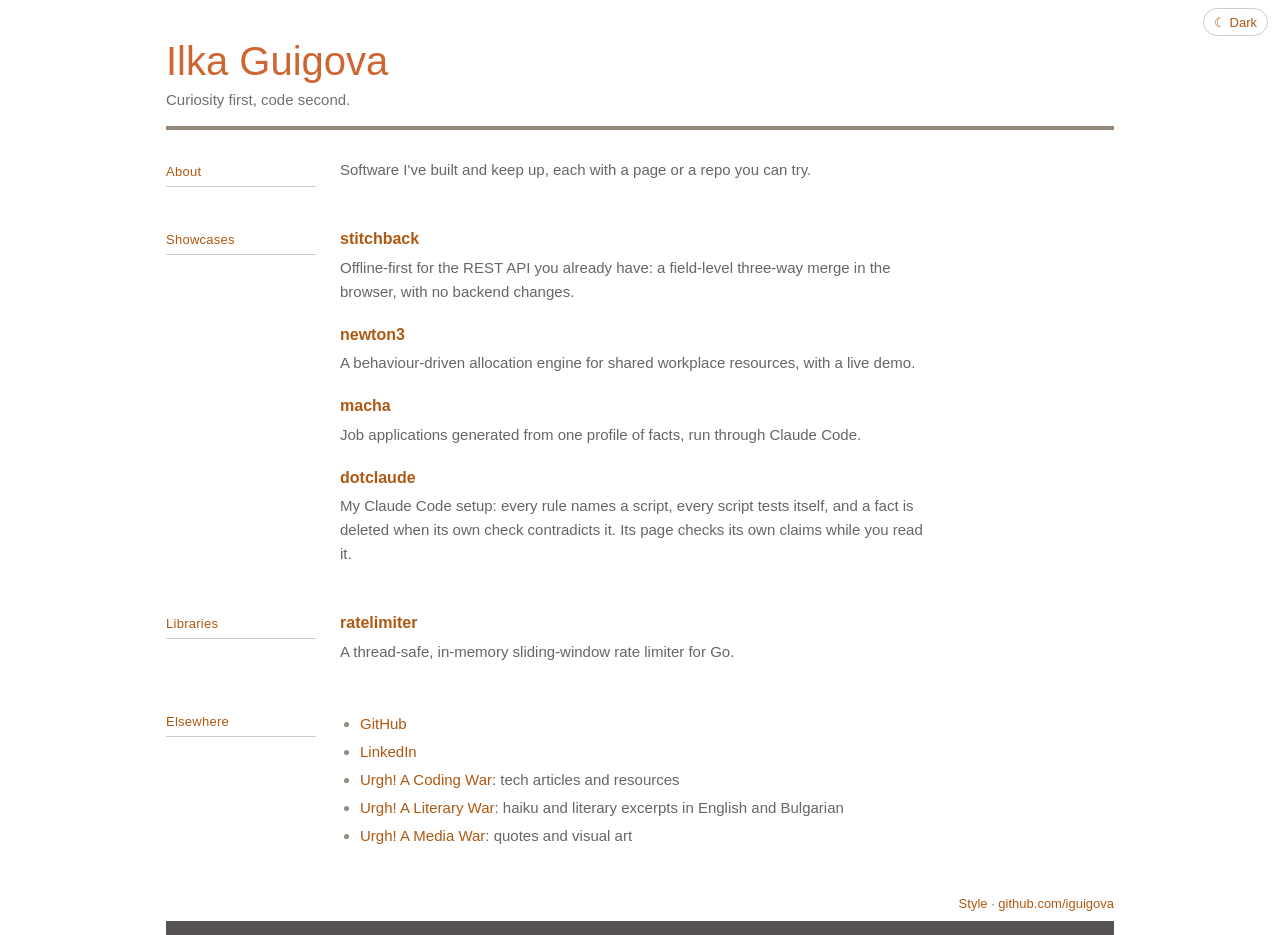
==== index.html @ bbabf635 "brand.js: one Light/Dark switch on every page, kept across the site brand.css draws it and hides it " ====
<!doctype html>
<html lang="en">
<head>
<meta charset="utf-8">
<meta name="viewport" content="width=device-width, initial-scale=1">
<title>Ilka Guigova</title>
<meta name="description" content="Software I&#x27;ve built and keep up, each with a page or a repo you can try.">
<link rel="stylesheet" href="brand.css">
<script src="brand.js"></script>
</head>
<body>
<div class="wrap">
  <header>
    <div>
      <h1>Ilka Guigova</h1>
      <p class="tag">Curiosity first, code second.</p>
    </div>
  </header>

  <main>
    <section>
      <h2>About</h2>
      <div>
        <p>Software I&#x27;ve built and keep up, each with a page or a repo you can try.</p>
      </div>
    </section>

    <section>
      <h2>Showcases</h2>
      <div>
        <h3><a href="/stitchback/">stitchback</a></h3>
        <p>Offline-first for the REST API you already have: a field-level three-way merge in the browser, with no backend changes.</p>
        <h3><a href="/newton3/">newton3</a></h3>
        <p>A behaviour-driven allocation engine for shared workplace resources, with a live demo.</p>
        <h3><a href="https://github.com/iguigova/macha">macha</a></h3>
        <p>Job applications generated from one profile of facts, run through Claude Code.</p>
        <h3><a href="/dotclaude/">dotclaude</a></h3>
        <p>My Claude Code setup: every rule names a script, every script tests itself, and a fact is deleted when its own check contradicts it. Its page checks its own claims while you read it.</p>
      </div>
    </section>

    <section>
      <h2>Libraries</h2>
      <div>
        <h3><a href="https://github.com/iguigova/ratelimiter">ratelimiter</a></h3>
        <p>A thread-safe, in-memory sliding-window rate limiter for Go.</p>
      </div>
    </section>

    <section>
      <h2>Elsewhere</h2>
      <div>
        <ul>
          <li><a href="https://github.com/iguigova">GitHub</a></li>
          <li><a href="https://www.linkedin.com/in/iguigova/">LinkedIn</a></li>
          <li><a href="https://urgh.weebly.com/">Urgh! A Coding War</a>: tech articles and resources</li>
          <li><a href="https://urgh2.weebly.com/">Urgh! A Literary War</a>: haiku and literary excerpts in English and Bulgarian</li>
          <li><a href="https://oceanhue.blogspot.com/">Urgh! A Media War</a>: quotes and visual art</li>
        </ul>
      </div>
    </section>
  </main>

  <footer>
    <div class="line"><a href="style.html">Style</a> · <a href="https://github.com/iguigova">github.com/iguigova</a></div>
    <div class="band" aria-hidden="true"></div>
  </footer>
</div>
</body>
</html>
---- brand.css ----
/* The base style of every page and document I make: grey text on white, an
   orange title and links, a taupe rule under the header, hairline dividers,
   a dark footer band and a green for success, in a light and a dark theme.
   Its text passes WCAG AA in both. A colour that differs by theme is
   light-dark(light, dark): the system picks the theme, and data-theme="light"
   or "dark" on the root overrides it. brand.js beside this file sets it from
   a switch on the page, which .theme-switch draws.
   A project loads it by a relative path to the site root, and its own rules
   override what they need. ~/src/oceanhue mirrors the site, and
   ~/src/oceanhue/brand.css is a symlink to this file, so the same path works
   on the live site and offline. */
:root {
  --bg: light-dark(#ffffff, #0a0a0a); --ink: light-dark(#666666, #f2f2f2);
  --muted: light-dark(#707070, #a3a3a3); --title: #cc6633;
  --link: light-dark(#af5811, #cc6714); --rule: #948979;
  --hair: light-dark(#cccccc, #262626); --band: #575352;
  --panel: light-dark(#f5f5f5, #171717); --good: light-dark(#137333, #3fb950);
  --sans: "Lucida Grande", Tahoma, Arial, Helvetica, sans-serif;
  --head: Arial, "Liberation Sans", Helvetica, sans-serif;
  --mono: ui-monospace, "SF Mono", Menlo, Consolas, monospace;
  color-scheme: light dark;
}
:root[data-theme="light"] { color-scheme: light; }
:root[data-theme="dark"] { color-scheme: dark; }

* { box-sizing: border-box; }
body { margin: 0; background: var(--bg); color: var(--ink); font: 15px/1.6 var(--sans); }
.wrap { max-width: 980px; margin: 0 auto; padding-block: 40px 0;
  padding-left: max(16px, env(safe-area-inset-left, 0px)); padding-right: max(16px, env(safe-area-inset-right, 0px)); }
a { color: var(--link); text-decoration: none; }
a:hover, a:focus-visible { text-decoration: underline; }
:focus-visible { outline: 2px solid var(--link); outline-offset: 2px; }

header { border-bottom: 4px solid var(--rule); padding-bottom: 14px; margin-bottom: 28px;
  display: flex; flex-wrap: wrap; justify-content: space-between; align-items: flex-end; gap: 12px; }
h1 { font-family: var(--head); color: var(--title); font-weight: 400; font-size: clamp(28px, 5vw, 40px); line-height: 1.05; margin: 0; text-wrap: balance; }
.tag { color: var(--muted); margin: 6px 0 0; }

section { display: grid; grid-template-columns: 150px minmax(0, 1fr); gap: 0 24px; margin-bottom: 34px; }
section > h2 { font-family: var(--head); font-size: 13px; font-weight: 400; color: var(--link); margin: 0; padding: 4px 0 3px;
  border-bottom: 1px solid var(--hair); align-self: start; letter-spacing: .02em; }
section > div { min-width: 0; }
h3 { font-family: var(--head); font-size: 16px; margin: 18px 0 4px; }
h3:first-child { margin-top: 0; }
p { margin: 0 0 10px; max-width: 70ch; }
ul, ol { margin: 4px 0 12px; padding-left: 20px; max-width: 72ch; }
li { margin-bottom: 4px; }
li::marker { color: var(--rule); }
code, pre { font-family: var(--mono); font-size: 13px; background: var(--panel); border-radius: 3px; }
code { padding: 1px 5px; }
pre { padding: 10px 12px; overflow-x: auto; }

.theme-switch { position: absolute; z-index: 1; top: 8px; right: max(12px, env(safe-area-inset-right, 0px));
  font: 13px/1 var(--sans); color: var(--link); background: var(--bg); border: 1px solid var(--hair);
  border-radius: 14px; padding: 6px 10px; min-height: 28px; cursor: pointer; }
.theme-switch:hover { border-color: var(--link); }

footer { margin-top: 20px; }
footer .line { text-align: right; color: var(--muted); font-size: 13px; padding: 0 0 6px; }
footer .band { height: 14px; background: var(--band); }

@media (max-width: 640px) { section { grid-template-columns: 1fr; } section > h2 { margin-bottom: 8px; } }
@media print { .theme-switch { display: none; } }
@media (prefers-reduced-motion: reduce) { * { animation: none !important; transition: none !important; } }
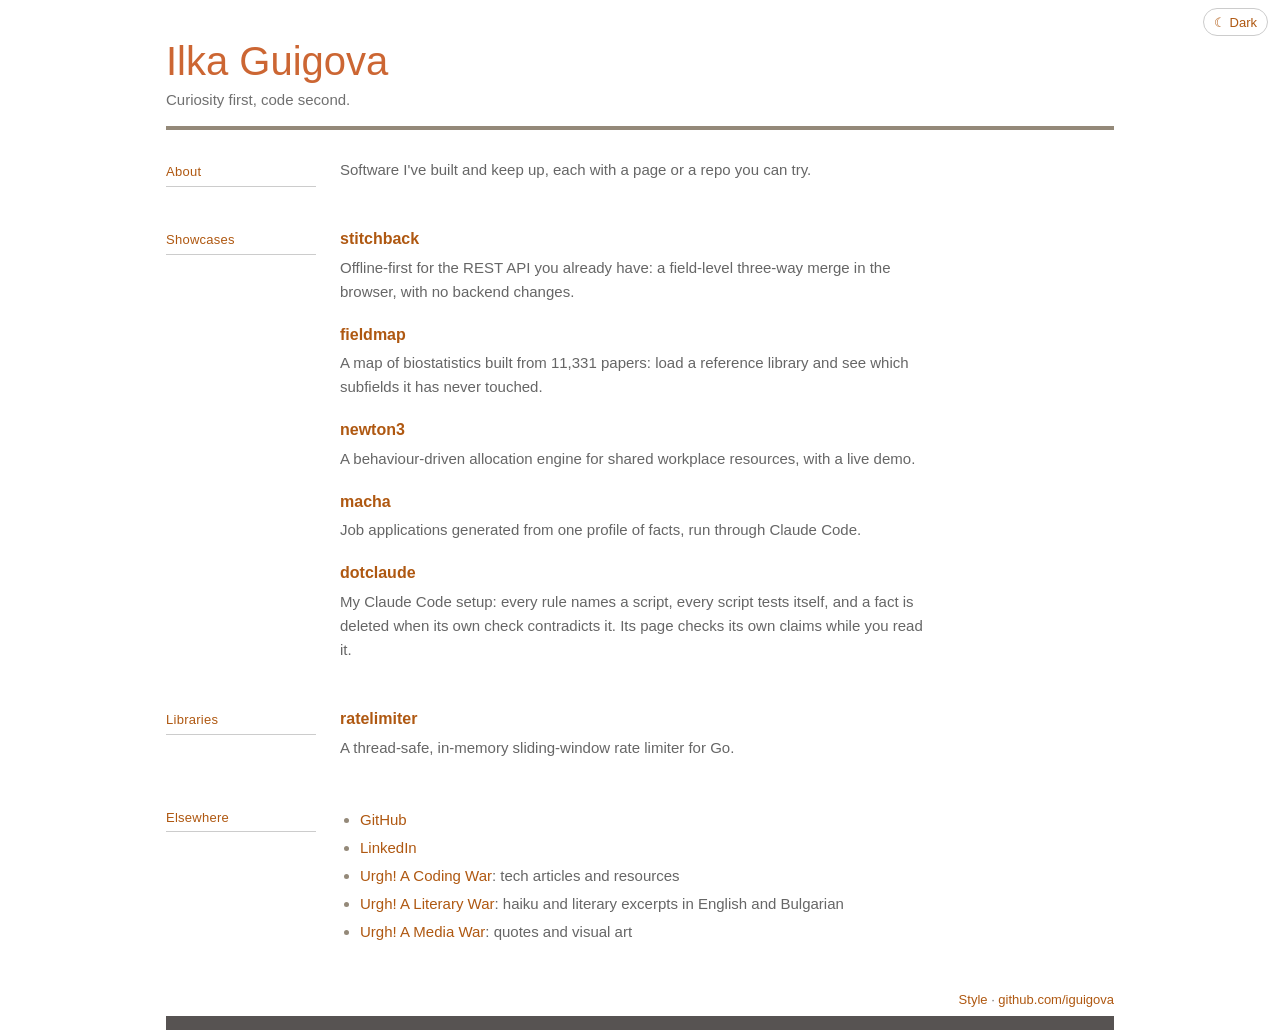
==== commit 786c673c: "The hub links fieldmap, the biostatistics subfield map Co-Authored-By: Claude Opus 5.5 <noreply@anth" ====
--- a/index.html
+++ b/index.html
@@ -30,6 +30,8 @@
       <div>
         <h3><a href="/stitchback/">stitchback</a></h3>
         <p>Offline-first for the REST API you already have: a field-level three-way merge in the browser, with no backend changes.</p>
+        <h3><a href="/fieldmap/">fieldmap</a></h3>
+        <p>A map of biostatistics built from 11,331 papers: load a reference library and see which subfields it has never touched.</p>
         <h3><a href="/newton3/">newton3</a></h3>
         <p>A behaviour-driven allocation engine for shared workplace resources, with a live demo.</p>
         <h3><a href="https://github.com/iguigova/macha">macha</a></h3>
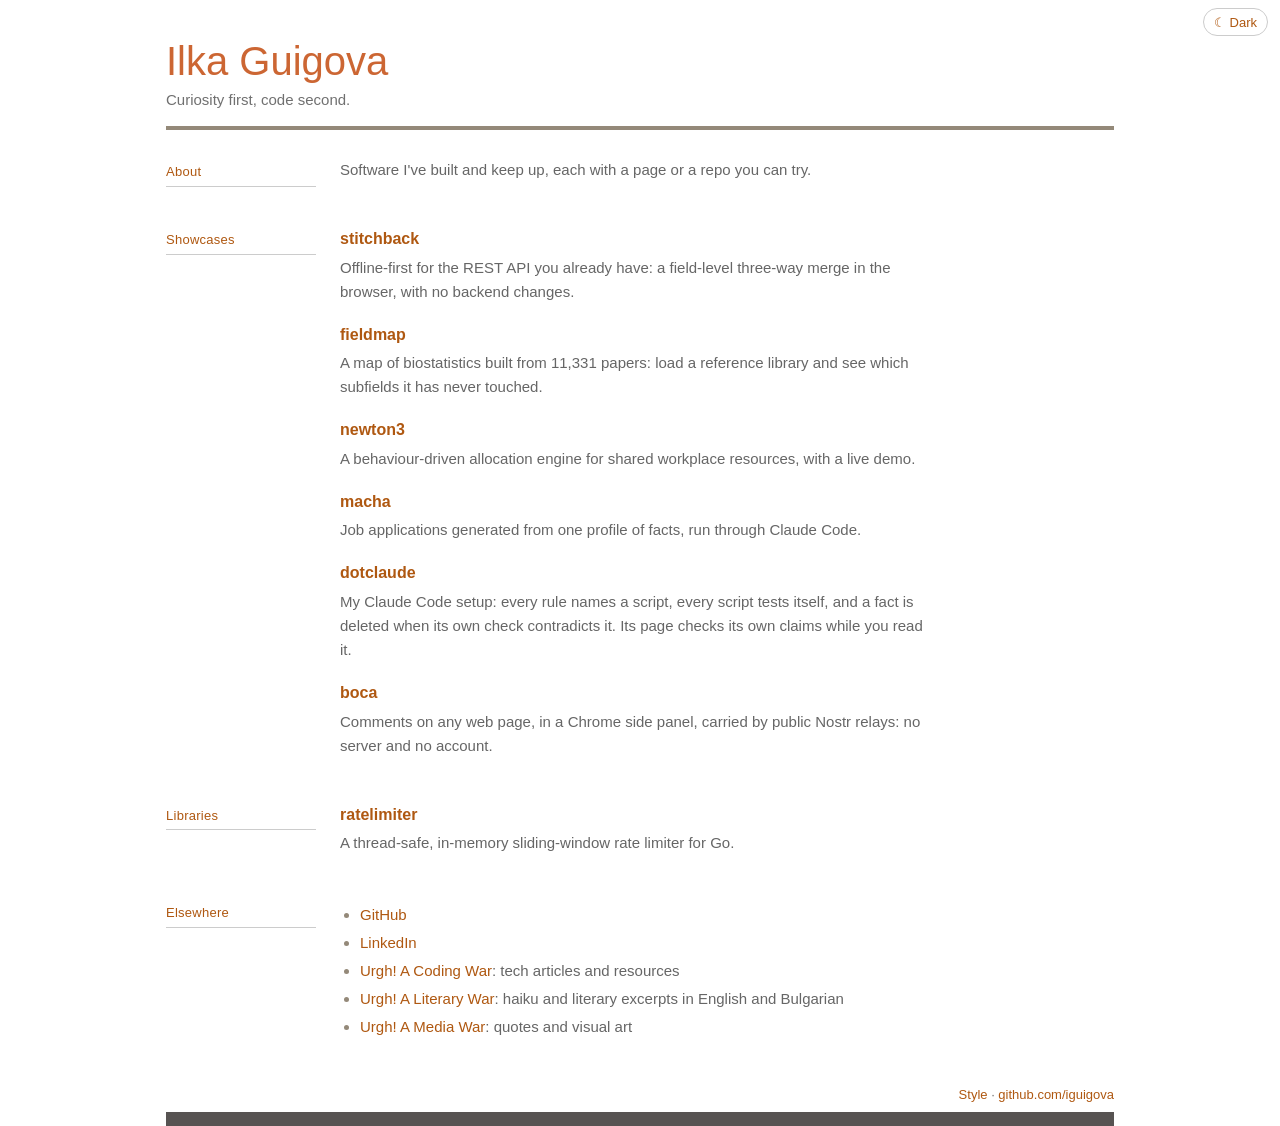
==== commit f3cbbb38: "The hub links boca, comments on any web page Co-Authored-By: Claude Opus 5.5 <noreply@anthropic.com>" ====
--- a/index.html
+++ b/index.html
@@ -38,6 +38,8 @@
         <p>Job applications generated from one profile of facts, run through Claude Code.</p>
         <h3><a href="/dotclaude/">dotclaude</a></h3>
         <p>My Claude Code setup: every rule names a script, every script tests itself, and a fact is deleted when its own check contradicts it. Its page checks its own claims while you read it.</p>
+        <h3><a href="/boca/">boca</a></h3>
+        <p>Comments on any web page, in a Chrome side panel, carried by public Nostr relays: no server and no account.</p>
       </div>
     </section>
 
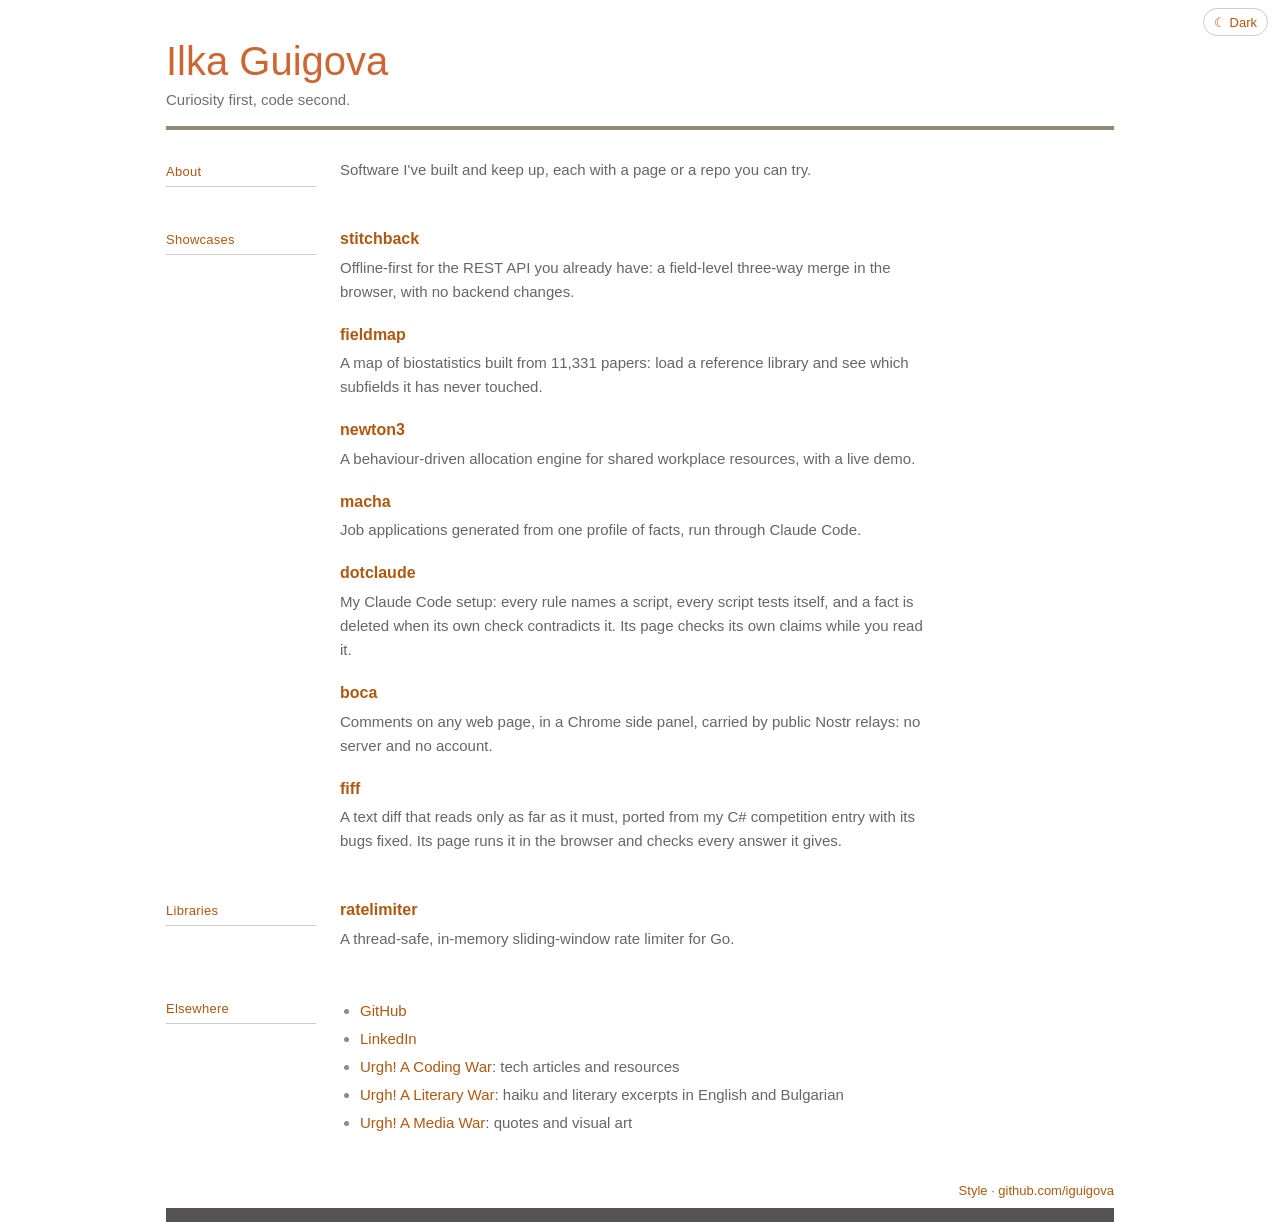
==== commit 4d1ce26c: "feat: the hub lists fiff Co-Authored-By: Claude Opus 5.5 <noreply@anthropic.com> Claude-Session: htt" ====
--- a/index.html
+++ b/index.html
@@ -40,6 +40,8 @@
         <p>My Claude Code setup: every rule names a script, every script tests itself, and a fact is deleted when its own check contradicts it. Its page checks its own claims while you read it.</p>
         <h3><a href="/boca/">boca</a></h3>
         <p>Comments on any web page, in a Chrome side panel, carried by public Nostr relays: no server and no account.</p>
+        <h3><a href="/fiff/">fiff</a></h3>
+        <p>A text diff that reads only as far as it must, ported from my C# competition entry with its bugs fixed. Its page runs it in the browser and checks every answer it gives.</p>
       </div>
     </section>
 
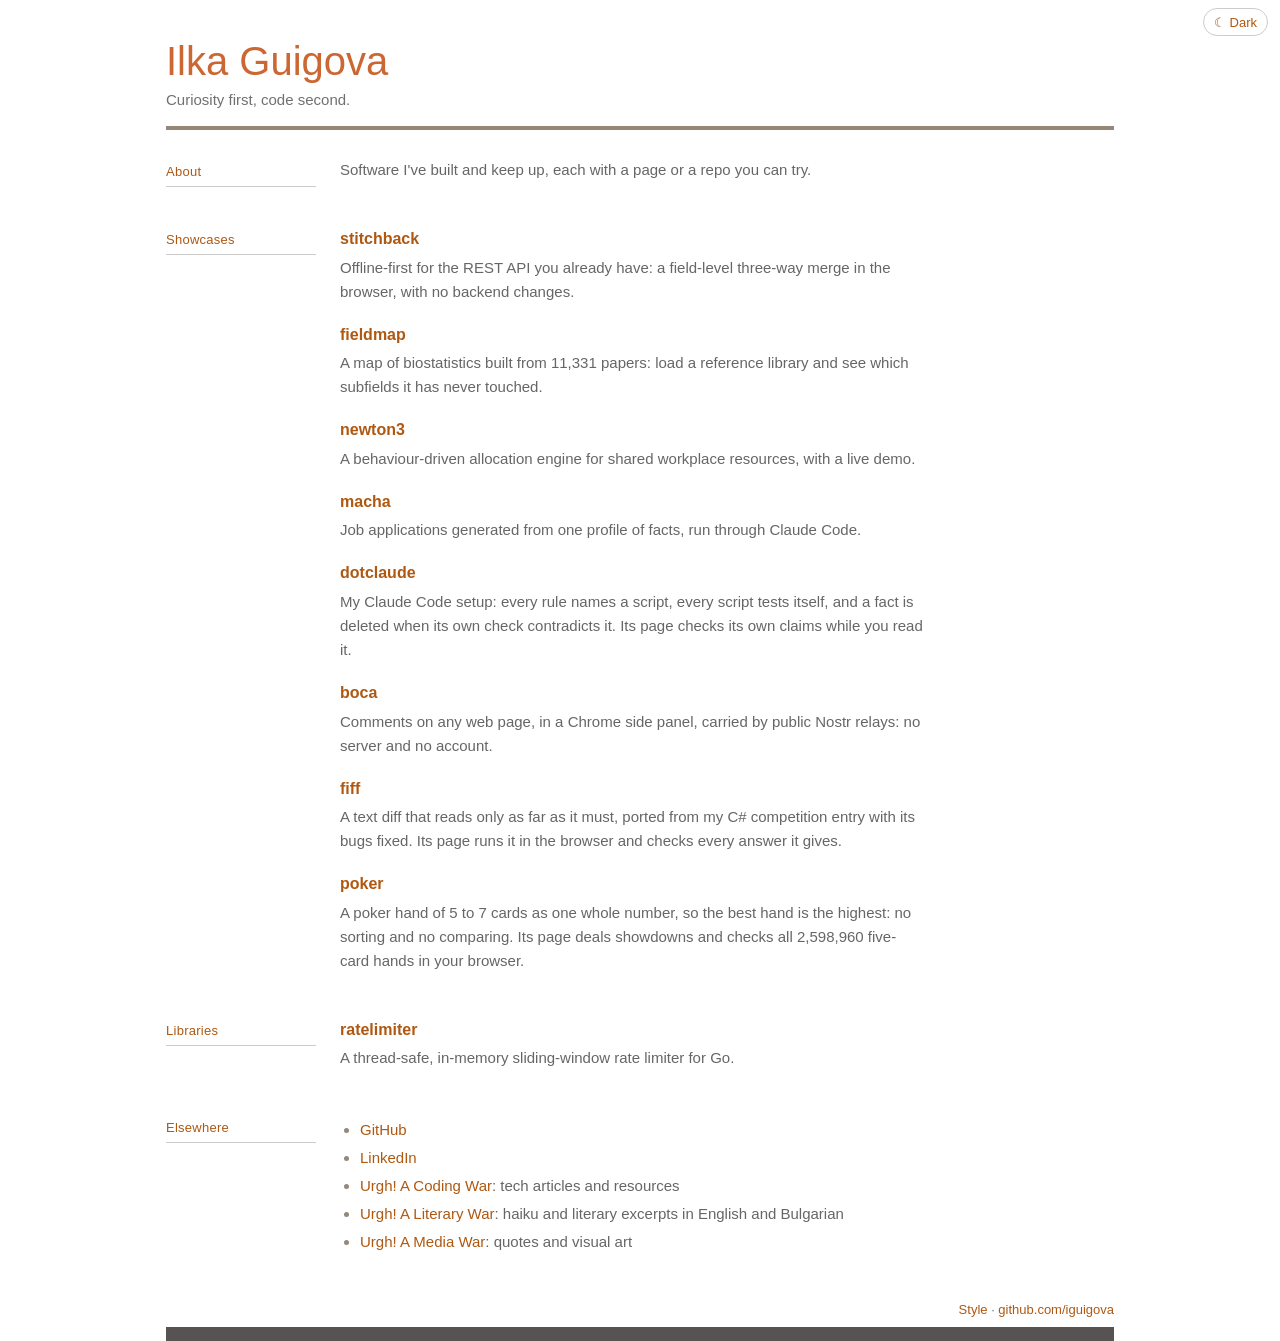
==== commit faeb4716: "feat: the hub lists poker Co-Authored-By: Claude Opus 5.5 <noreply@anthropic.com> Claude-Session: ht" ====
--- a/index.html
+++ b/index.html
@@ -42,6 +42,8 @@
         <p>Comments on any web page, in a Chrome side panel, carried by public Nostr relays: no server and no account.</p>
         <h3><a href="/fiff/">fiff</a></h3>
         <p>A text diff that reads only as far as it must, ported from my C# competition entry with its bugs fixed. Its page runs it in the browser and checks every answer it gives.</p>
+        <h3><a href="/poker/">poker</a></h3>
+        <p>A poker hand of 5 to 7 cards as one whole number, so the best hand is the highest: no sorting and no comparing. Its page deals showdowns and checks all 2,598,960 five-card hands in your browser.</p>
       </div>
     </section>
 
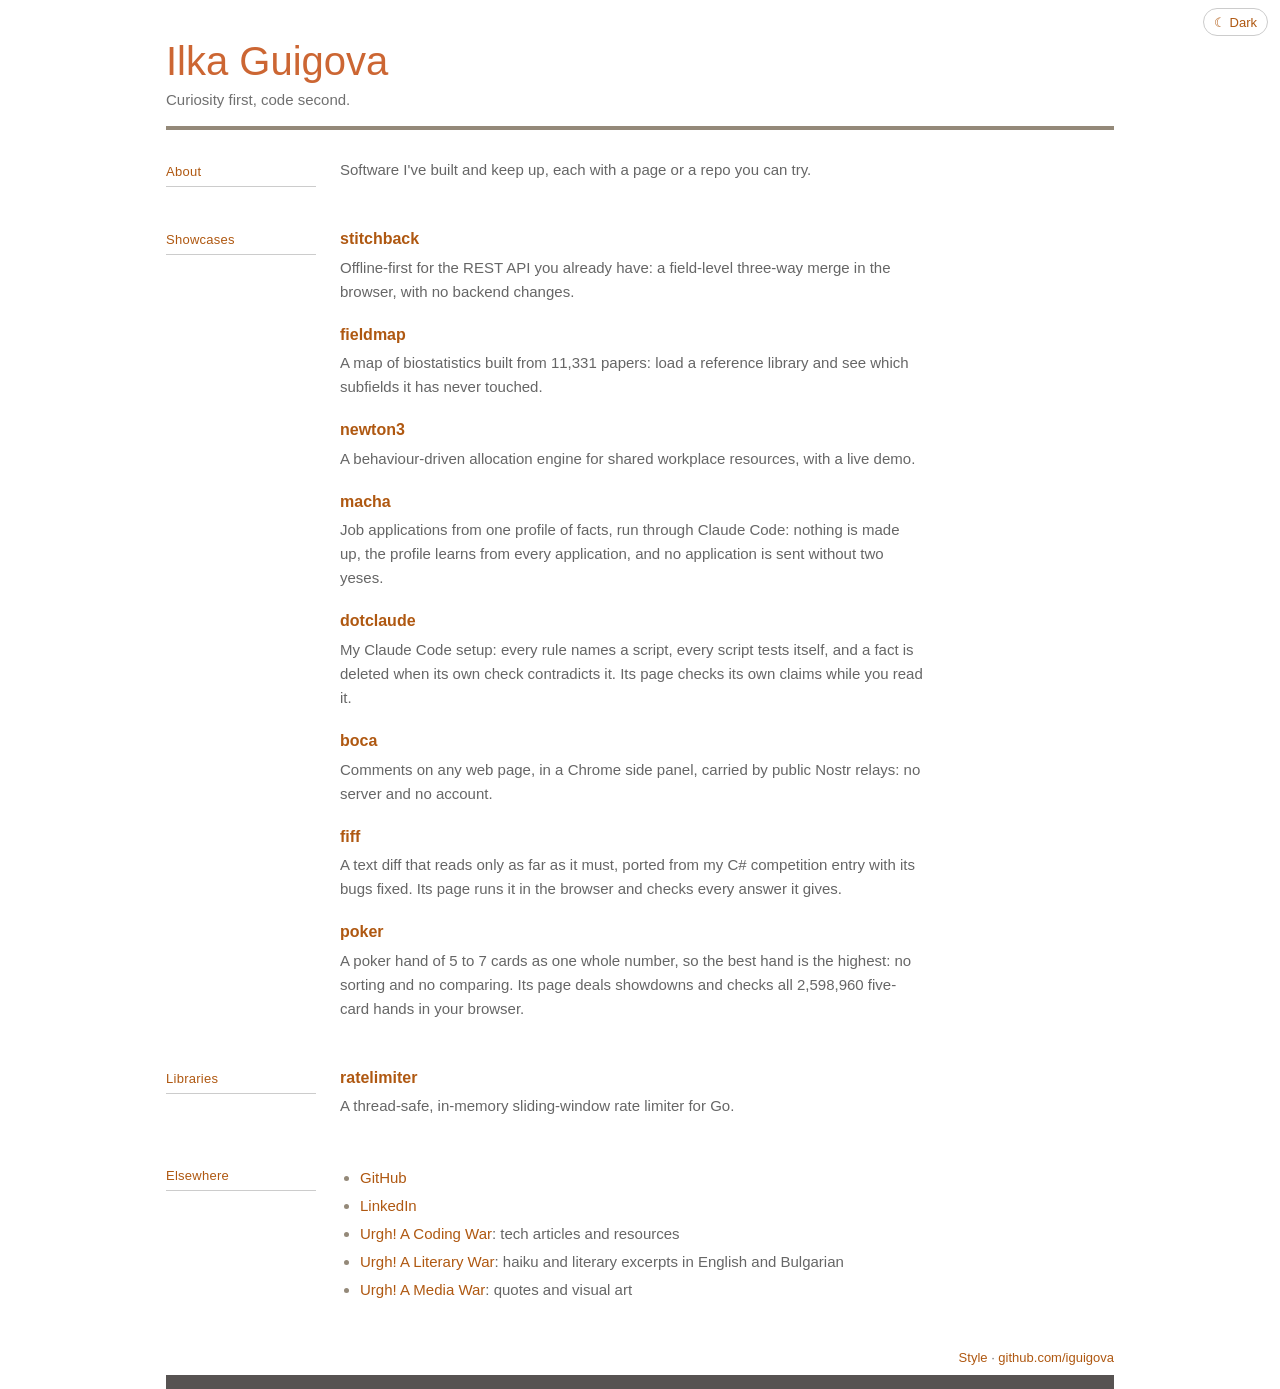
==== commit 591c52ff: "feat: the hub links the macha page Co-Authored-By: Claude Opus 5.5 <noreply@anthropic.com> Claude-Se" ====
--- a/index.html
+++ b/index.html
@@ -34,8 +34,8 @@
         <p>A map of biostatistics built from 11,331 papers: load a reference library and see which subfields it has never touched.</p>
         <h3><a href="/newton3/">newton3</a></h3>
         <p>A behaviour-driven allocation engine for shared workplace resources, with a live demo.</p>
-        <h3><a href="https://github.com/iguigova/macha">macha</a></h3>
-        <p>Job applications generated from one profile of facts, run through Claude Code.</p>
+        <h3><a href="/macha/">macha</a></h3>
+        <p>Job applications from one profile of facts, run through Claude Code: nothing is made up, the profile learns from every application, and no application is sent without two yeses.</p>
         <h3><a href="/dotclaude/">dotclaude</a></h3>
         <p>My Claude Code setup: every rule names a script, every script tests itself, and a fact is deleted when its own check contradicts it. Its page checks its own claims while you read it.</p>
         <h3><a href="/boca/">boca</a></h3>
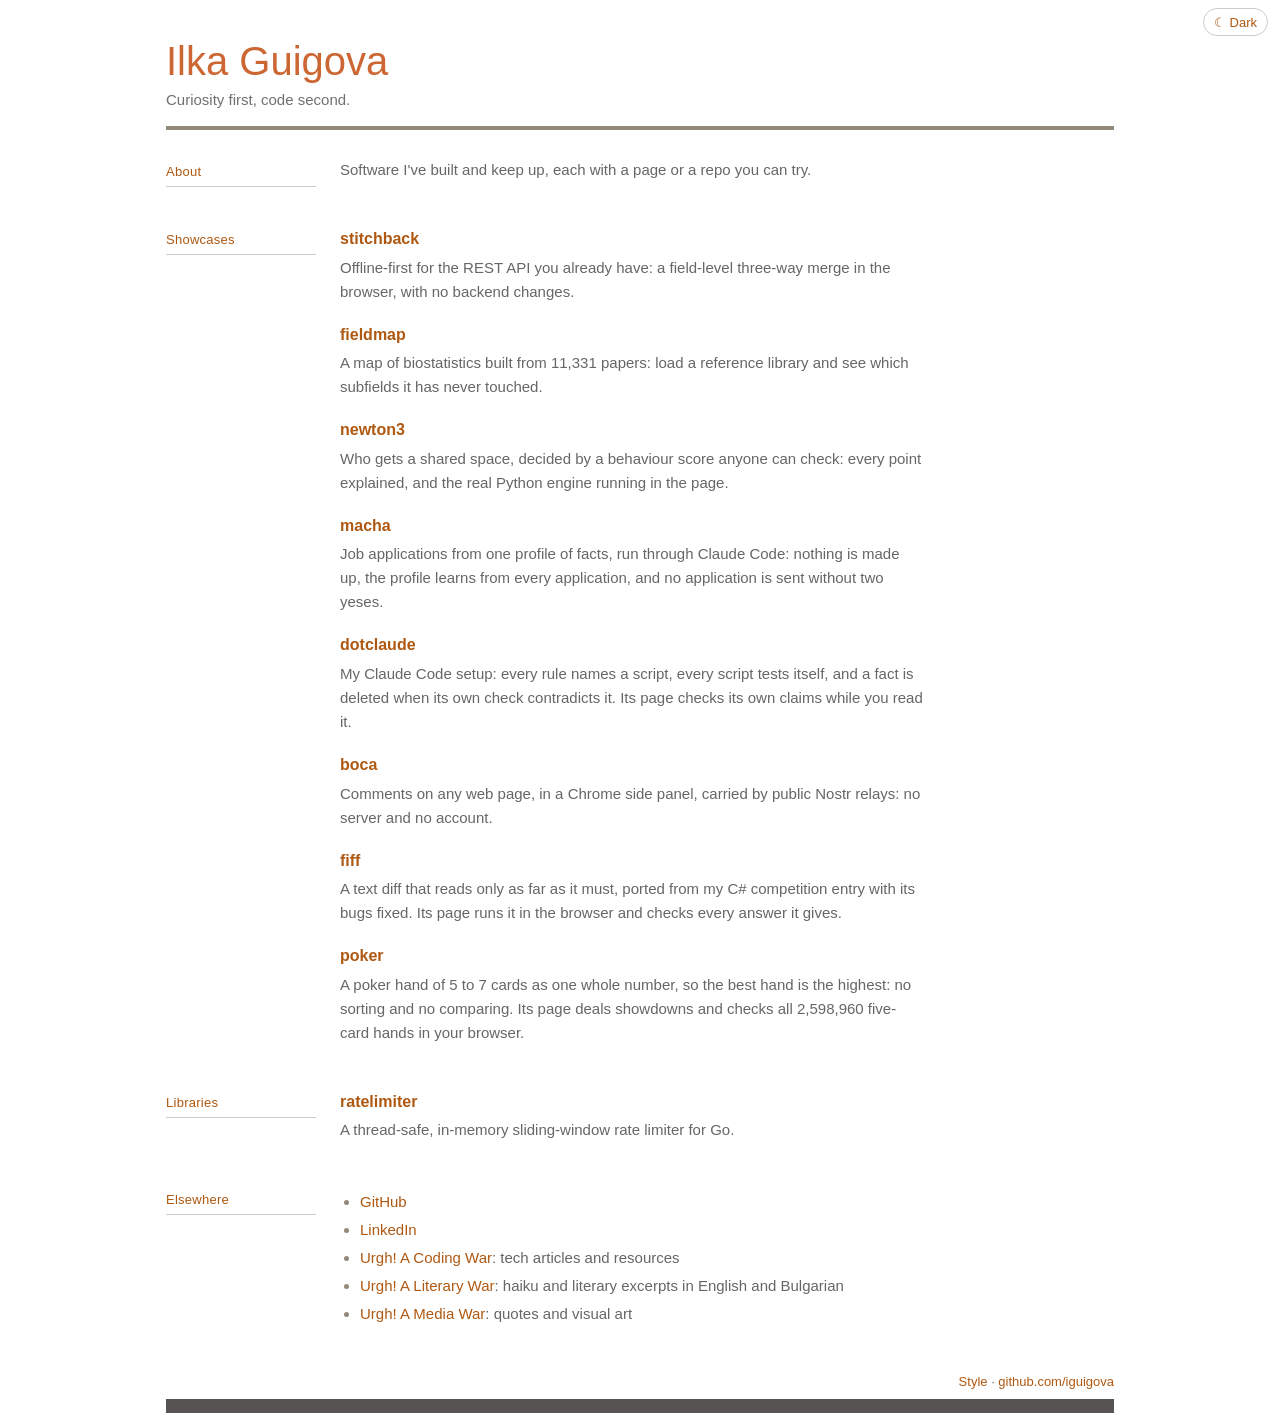
==== commit 04ef0c91: "feat: the hub and style.html point at the newton3 page Co-Authored-By: Claude Opus 5.5 <noreply@anth" ====
--- a/index.html
+++ b/index.html
@@ -33,7 +33,7 @@
         <h3><a href="/fieldmap/">fieldmap</a></h3>
         <p>A map of biostatistics built from 11,331 papers: load a reference library and see which subfields it has never touched.</p>
         <h3><a href="/newton3/">newton3</a></h3>
-        <p>A behaviour-driven allocation engine for shared workplace resources, with a live demo.</p>
+        <p>Who gets a shared space, decided by a behaviour score anyone can check: every point explained, and the real Python engine running in the page.</p>
         <h3><a href="/macha/">macha</a></h3>
         <p>Job applications from one profile of facts, run through Claude Code: nothing is made up, the profile learns from every application, and no application is sent without two yeses.</p>
         <h3><a href="/dotclaude/">dotclaude</a></h3>
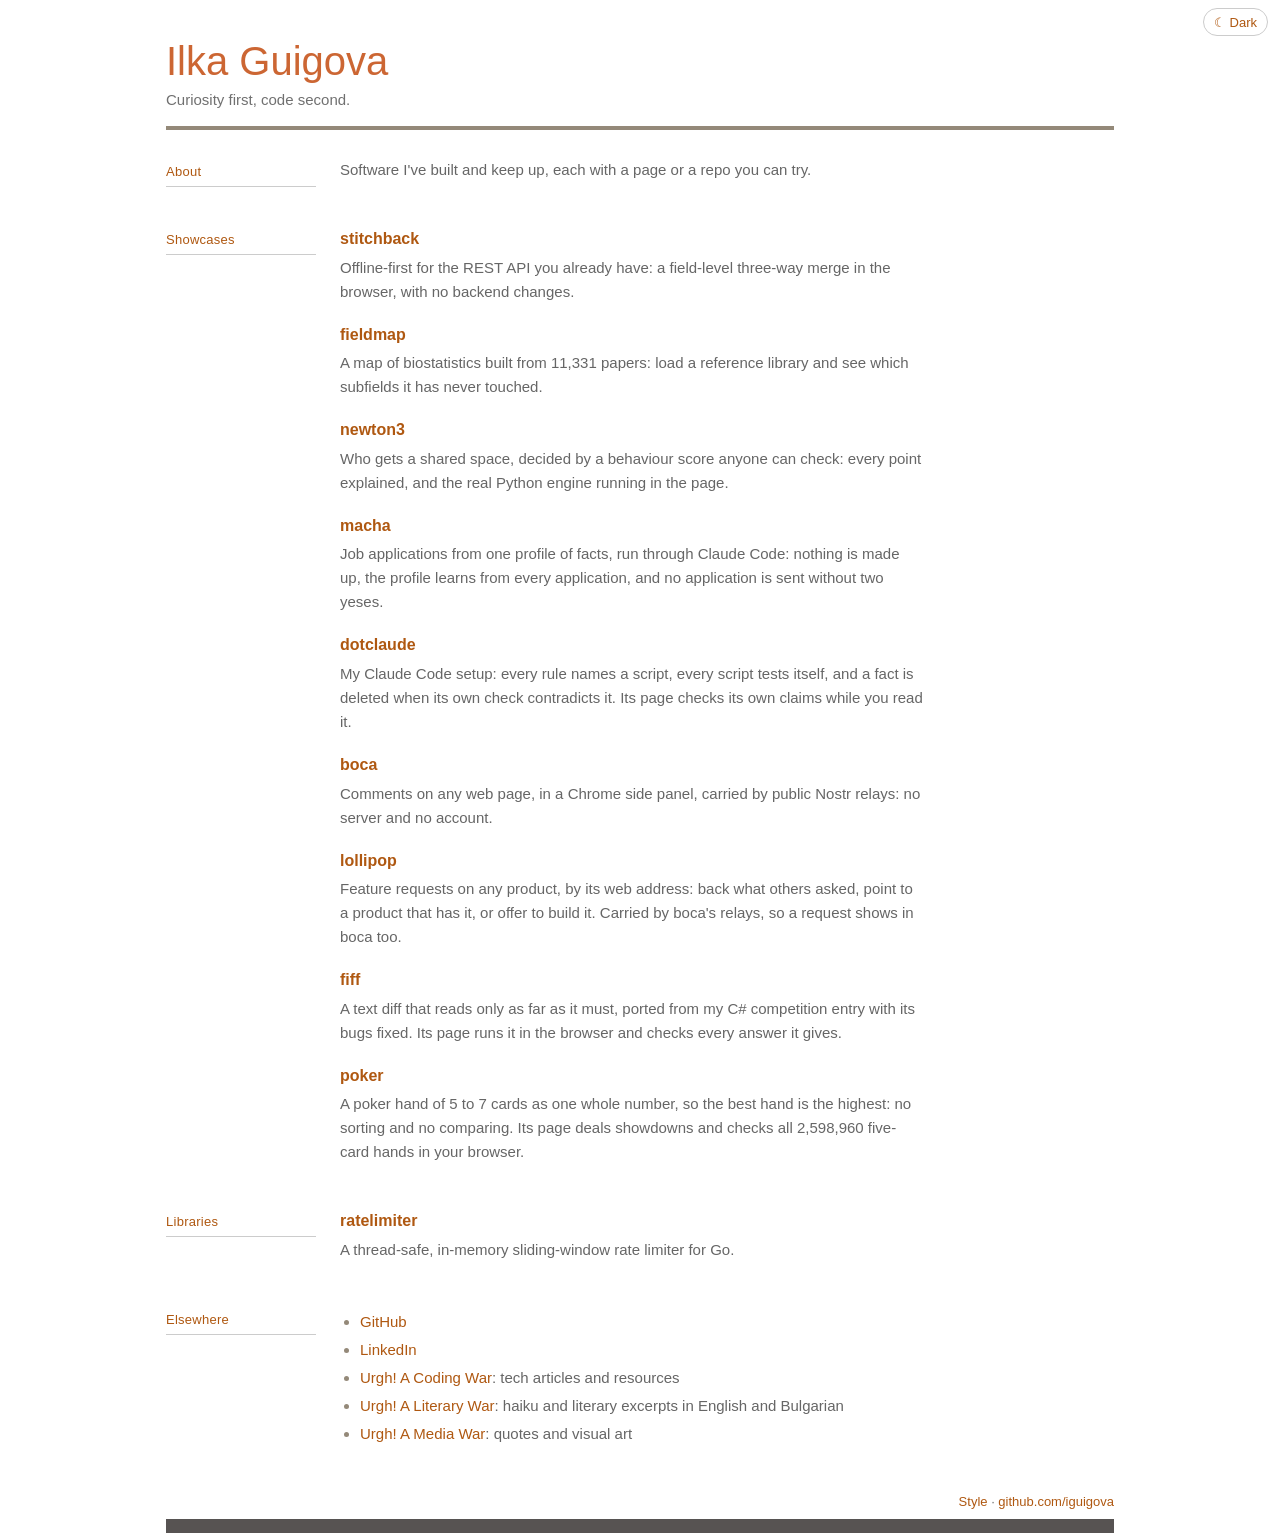
==== commit bb00aa8d: "The hub lists lollipop Co-Authored-By: Claude Opus 5.5 <noreply@anthropic.com> Claude-Session: https" ====
--- a/index.html
+++ b/index.html
@@ -40,6 +40,8 @@
         <p>My Claude Code setup: every rule names a script, every script tests itself, and a fact is deleted when its own check contradicts it. Its page checks its own claims while you read it.</p>
         <h3><a href="/boca/">boca</a></h3>
         <p>Comments on any web page, in a Chrome side panel, carried by public Nostr relays: no server and no account.</p>
+        <h3><a href="/lollipop/">lollipop</a></h3>
+        <p>Feature requests on any product, by its web address: back what others asked, point to a product that has it, or offer to build it. Carried by boca's relays, so a request shows in boca too.</p>
         <h3><a href="/fiff/">fiff</a></h3>
         <p>A text diff that reads only as far as it must, ported from my C# competition entry with its bugs fixed. Its page runs it in the browser and checks every answer it gives.</p>
         <h3><a href="/poker/">poker</a></h3>
